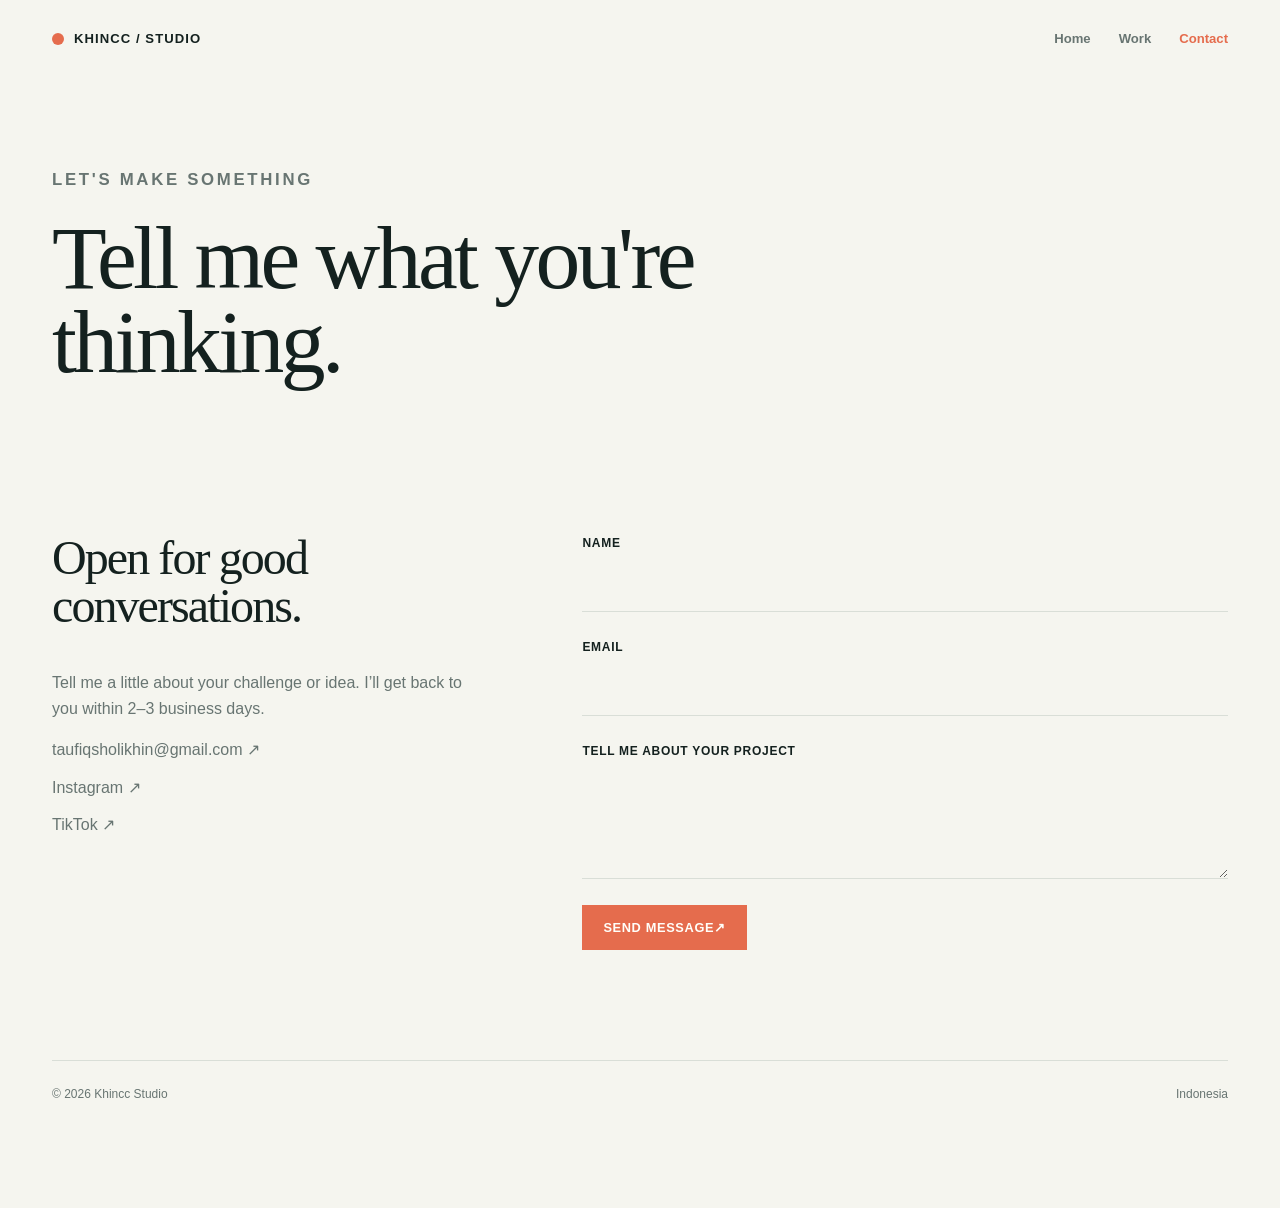
==== contact.html @ eb75d04b "Create contact.html" ====
<!DOCTYPE html>
<html lang="en">
<head>
    <meta charset="UTF-8">
    <meta name="viewport" content="width=device-width, initial-scale=1.0">
    <meta name="description" content="Get in touch with Khincc Studio about your next digital project.">
    <link rel="stylesheet" href="style.css">
    <title>Contact — Khincc Studio</title>
</head>
<body>
    <header class="site-header"><a class="brand" href="index.html"><span class="brand-mark"></span>Khincc / Studio</a><nav class="main-nav" aria-label="Main navigation"><a href="index.html">Home</a><a href="portfolio.html">Work</a><a class="active" href="contact.html">Contact</a></nav></header>
    <main class="page-shell">
        <section class="page-intro"><p class="eyebrow">Let's make something</p><h1>Tell me what you're thinking.</h1></section>
        <section class="contact-layout">
            <div class="contact-details"><h2>Open for good conversations.</h2><p>Tell me a little about your challenge or idea. I’ll get back to you within 2–3 business days.</p><a href="mailto:taufiqsholikhin@gmail.com">taufiqsholikhin@gmail.com ↗</a><a href="https://www.instagram.com/khinccofficial/" target="_blank" rel="noopener">Instagram ↗</a><a href="https://www.tiktok.com/@khinccofficial" target="_blank" rel="noopener">TikTok ↗</a></div>
            <form class="contact-form" action="mailto:taufiqsholikhin@gmail.com" method="post" enctype="text/plain"><div class="field"><label for="name">Name</label><input id="name" name="name" type="text" autocomplete="name" required></div><div class="field"><label for="email">Email</label><input id="email" name="email" type="email" autocomplete="email" required></div><div class="field"><label for="message">Tell me about your project</label><textarea id="message" name="message" required></textarea></div><button class="button" type="submit">Send message <span aria-hidden="true">↗</span></button></form>
        </section>
        <footer><span>© 2026 Khincc Studio</span><span>Indonesia</span></footer>
    </main>
</body>
</html>
---- style.css ----
:root {
	--ink: #14211f;
	--muted: #687572;
	--paper: #f5f5ef;
	--white: #fffef9;
	--line: #d9ded7;
	--accent: #e56c4d;
	--mint: #c8ddcf;
	--dark: #1d302c;
	--serif: Georgia, 'Times New Roman', serif;
	--sans: 'Avenir Next', 'Helvetica Neue', sans-serif;
}

* { box-sizing: border-box; }

html { scroll-behavior: smooth; }

body {
	margin: 0;
	color: var(--ink);
	background: var(--paper);
	font-family: var(--sans);
	line-height: 1.6;
}

a { color: inherit; text-decoration: none; }

a:focus-visible, button:focus-visible, input:focus-visible, textarea:focus-visible { outline: 2px solid var(--accent); outline-offset: 4px; }

img { display: block; max-width: 100%; }

.site-header {
	align-items: center;
	display: flex;
	justify-content: space-between;
	margin: 0 auto;
	max-width: 1240px;
	padding: 28px 32px;
}

.brand {
	align-items: center;
	display: flex;
	font-size: .82rem;
	font-weight: 700;
	gap: 10px;
	letter-spacing: .08em;
	text-transform: uppercase;
}

.brand-mark {
	background: var(--accent);
	border-radius: 50%;
	height: 12px;
	width: 12px;
}

.main-nav { display: flex; gap: 28px; }

.main-nav a {
	color: var(--muted);
	font-size: .82rem;
	font-weight: 600;
	transition: color .2s ease;
}

.main-nav a:hover, .main-nav .active { color: var(--accent); }

.page-shell { margin: 0 auto; max-width: 1240px; padding: 0 32px 80px; }

.hero {
	align-items: end;
	display: grid;
	gap: 70px;
	grid-template-columns: 1.05fr .95fr;
	min-height: 620px;
	padding: 80px 0 110px;
}

.eyebrow {
	color: var(--accent);
	font-size: .72rem;
	font-weight: 700;
	letter-spacing: .16em;
	margin: 0 0 22px;
	text-transform: uppercase;
}

h1, h2, h3, p { margin-top: 0; }

h1 {
	font-family: var(--serif);
	font-size: clamp(3.7rem, 7vw, 7rem);
	font-weight: 400;
	letter-spacing: -.04em;
	line-height: .94;
	margin-bottom: 30px;
	max-width: 700px;
}

.hero-copy > p:not(.eyebrow) {
	color: var(--muted);
	font-size: 1.08rem;
	max-width: 440px;
}

.hero-image {
	aspect-ratio: 4 / 5;
	background: var(--mint);
	overflow: hidden;
	position: relative;
}

.hero-image img { background: var(--white); height: 100%; object-fit: contain; width: 100%; }

.hero-image::after {
	border: 1px solid rgba(255,255,255,.65);
	content: '';
	inset: 18px;
	pointer-events: none;
	position: absolute;
}

.button-row { display: flex; flex-wrap: wrap; gap: 12px; margin-top: 34px; }

.button {
	border: 1px solid var(--ink);
	display: inline-flex;
	font-size: .8rem;
	font-weight: 700;
	justify-content: center;
	letter-spacing: .05em;
	padding: 14px 20px;
	text-transform: uppercase;
	transition: background .2s ease, color .2s ease;
}

.button:hover, .button.primary { background: var(--ink); color: var(--white); }
.button.primary:hover { background: var(--accent); border-color: var(--accent); }

.section { border-top: 1px solid var(--line); padding: 80px 0; }
.section-heading { align-items: end; display: flex; justify-content: space-between; margin-bottom: 34px; }
.section-heading h2 { font-family: var(--serif); font-size: clamp(2.2rem, 4vw, 3.7rem); font-weight: 400; letter-spacing: -.04em; line-height: 1; margin: 0; }
.section-heading p { color: var(--muted); margin: 0; max-width: 280px; }

.project-grid { display: grid; gap: 24px; grid-template-columns: repeat(2, 1fr); }
.project-card { border-bottom: 1px solid var(--line); padding-bottom: 22px; }
.project-card:nth-child(2) { margin-top: 90px; }
.project-image { aspect-ratio: 1.35; background: var(--mint); margin-bottom: 18px; overflow: hidden; }
.project-image img { height: 100%; object-fit: cover; transition: transform .5s ease; width: 100%; }
.project-grid .project-image img { background: var(--white); object-fit: contain; }
.project-card:hover img { transform: scale(1.04); }
.project-meta { align-items: baseline; display: flex; justify-content: space-between; }
.project-meta h3 { font-size: 1.05rem; margin-bottom: 4px; }
.project-meta span, .project-card p { color: var(--muted); font-size: .82rem; }
.project-card p { margin: 0; }

.statement { align-items: start; display: grid; gap: 60px; grid-template-columns: 1fr 1fr; }
.statement h2 { font-family: var(--serif); font-size: clamp(2.5rem, 4vw, 4.2rem); font-weight: 400; letter-spacing: -.04em; line-height: 1.02; margin: 0; }
.statement-copy { color: var(--muted); max-width: 470px; }
.statement-copy p { margin-bottom: 22px; }

.page-intro { padding: 90px 0 70px; }
.page-intro h1 { font-size: clamp(3.5rem, 7vw, 6.7rem); max-width: 800px; }
.page-intro p { color: var(--muted); font-size: 1.05rem; max-width: 480px; }
.portfolio-grid { display: grid; gap: 56px 24px; grid-template-columns: repeat(2, 1fr); }
.portfolio-grid .project-card:nth-child(2) { margin-top: 0; }
.portfolio-grid .project-image { align-items: center; aspect-ratio: 1.2; background: var(--white); display: flex; justify-content: center; }
.portfolio-grid .project-image img { height: 100%; object-fit: contain; width: 100%; }

.social-section { border-top: 1px solid var(--line); margin-top: 110px; padding-top: 80px; }
.social-intro { color: var(--muted); margin: 0 0 4px; max-width: 300px; }
.social-grid { display: grid; gap: 42px 20px; grid-template-columns: repeat(3, 1fr); }
.social-card { border-bottom: 1px solid var(--line); padding-bottom: 20px; }
.social-image { align-items: center; aspect-ratio: 1.2; background: var(--white); display: flex; justify-content: center; margin-bottom: 18px; overflow: hidden; }
.social-image img { height: 100%; object-fit: contain; transition: transform .5s ease; width: 100%; }
.social-card:hover img { transform: scale(1.04); }
.social-platform { color: var(--accent); display: block; font-size: .68rem; font-weight: 700; letter-spacing: .12em; margin-bottom: 7px; text-transform: uppercase; }

.youtube-section { border-top: 1px solid var(--line); margin-top: 110px; padding-top: 80px; }
.youtube-heading { align-items: end; display: flex; justify-content: space-between; margin-bottom: 34px; }
.youtube-heading h2 { font-family: var(--serif); font-size: clamp(2.5rem, 5vw, 4.7rem); font-weight: 400; letter-spacing: -.04em; line-height: 1; margin: 0; }
.youtube-grid { display: grid; gap: 34px 20px; grid-template-columns: repeat(4, 1fr); }
.youtube-card { border-bottom: 1px solid var(--line); padding-bottom: 16px; }
.youtube-card img { aspect-ratio: 16 / 9; background: var(--mint); object-fit: cover; transition: transform .4s ease; width: 100%; }
.youtube-card:hover img { transform: scale(1.03); }
.youtube-card h3 { font-size: .95rem; line-height: 1.3; margin: 14px 0 6px; }
.youtube-card span { color: var(--muted); font-size: .76rem; }

.contact-layout { display: grid; gap: 100px; grid-template-columns: .8fr 1.2fr; padding: 50px 0 110px; }
.contact-details h2 { font-family: var(--serif); font-size: 3rem; font-weight: 400; letter-spacing: -.04em; line-height: 1; }
.contact-details p, .contact-details a { color: var(--muted); }
.contact-details a { display: block; margin: 12px 0; }
.contact-details a:hover { color: var(--accent); }
.contact-form { display: grid; gap: 26px; }
.field { display: grid; gap: 8px; }
.field label { font-size: .75rem; font-weight: 700; letter-spacing: .06em; text-transform: uppercase; }
.field input, .field textarea { background: transparent; border: 0; border-bottom: 1px solid var(--line); border-radius: 0; color: var(--ink); font: inherit; outline: 0; padding: 12px 0; resize: vertical; }
.field input:focus, .field textarea:focus { border-color: var(--accent); }
.field textarea { min-height: 110px; }
.contact-form .button { background: var(--accent); border-color: var(--accent); color: var(--white); cursor: pointer; justify-self: start; }
.contact-form .button:hover { background: var(--ink); border-color: var(--ink); }

footer { border-top: 1px solid var(--line); color: var(--muted); display: flex; font-size: .75rem; justify-content: space-between; padding: 24px 0; }

@media (max-width: 720px) {
	.site-header { align-items: flex-start; padding: 22px 20px; }
	.main-nav { gap: 16px; }
	.main-nav a { font-size: .7rem; }
	.page-shell { padding: 0 20px 55px; }
	.hero { display: flex; flex-direction: column; gap: 42px; min-height: auto; padding: 70px 0 85px; }
	.hero-image { align-self: flex-end; max-width: 82%; width: 100%; }
	h1 { font-size: clamp(3.3rem, 16vw, 5.2rem); }
	.section { padding: 58px 0; }
	.section-heading { align-items: start; flex-direction: column; gap: 16px; }
	.project-grid, .portfolio-grid, .statement, .contact-layout { grid-template-columns: 1fr; }
	.project-card:nth-child(2) { margin-top: 0; }
	.portfolio-grid { gap: 38px; }
	.youtube-section { margin-top: 75px; padding-top: 58px; }
	.social-section { margin-top: 75px; padding-top: 58px; }
	.social-grid { grid-template-columns: repeat(2, 1fr); }
	.youtube-heading { align-items: start; flex-direction: column; gap: 24px; }
	.youtube-grid { grid-template-columns: repeat(2, 1fr); }
	.contact-layout { gap: 52px; padding: 15px 0 70px; }
	.page-intro { padding: 65px 0 48px; }
	footer { gap: 20px; }
}
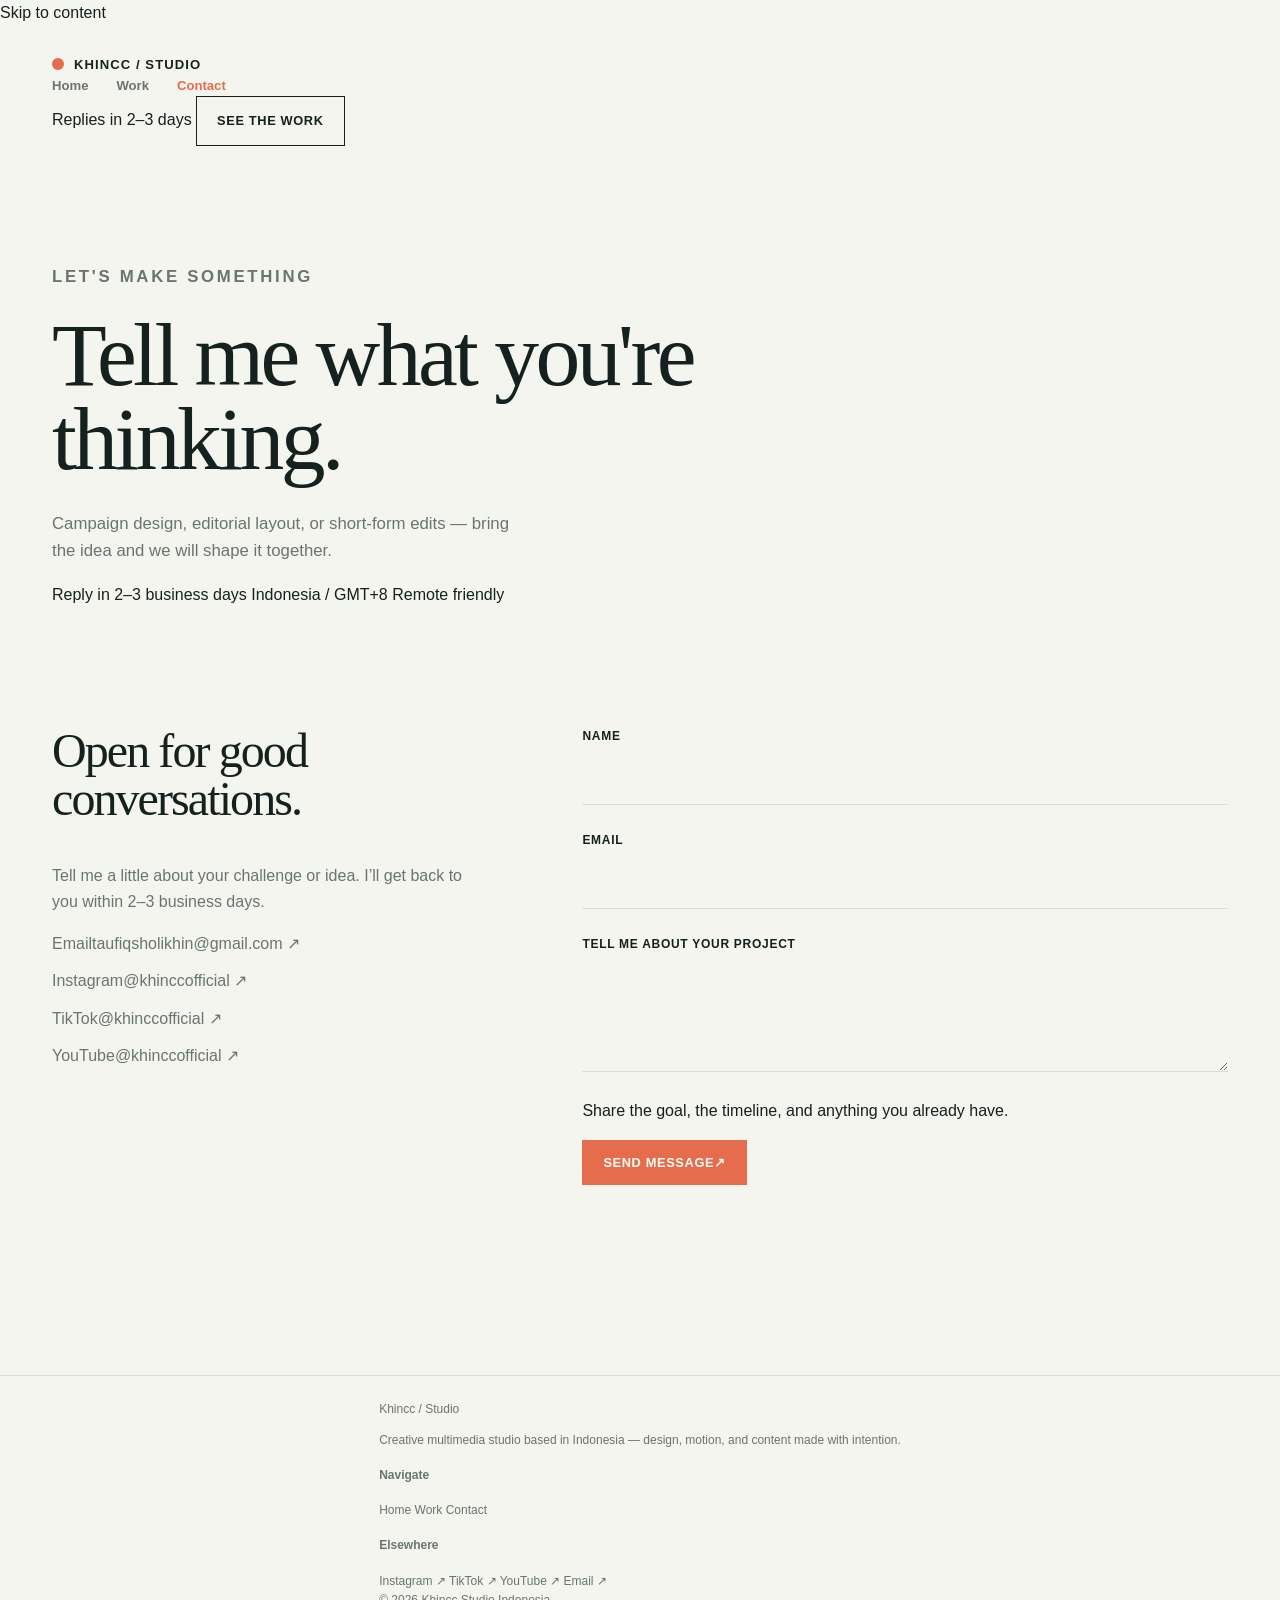
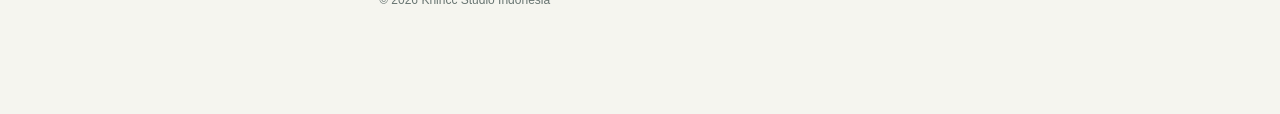
==== commit f92a9f23: "Update contact.html" ====
--- a/contact.html
+++ b/contact.html
@@ -5,17 +5,85 @@
     <meta name="viewport" content="width=device-width, initial-scale=1.0">
     <meta name="description" content="Get in touch with Khincc Studio about your next digital project.">
     <link rel="stylesheet" href="style.css">
+    <script>document.documentElement.classList.add('js');</script>
     <title>Contact — Khincc Studio</title>
 </head>
 <body>
-    <header class="site-header"><a class="brand" href="index.html"><span class="brand-mark"></span>Khincc / Studio</a><nav class="main-nav" aria-label="Main navigation"><a href="index.html">Home</a><a href="portfolio.html">Work</a><a class="active" href="contact.html">Contact</a></nav></header>
-    <main class="page-shell">
-        <section class="page-intro"><p class="eyebrow">Let's make something</p><h1>Tell me what you're thinking.</h1></section>
+    <a class="skip-link" href="#main">Skip to content</a>
+    <header class="site-header">
+        <div class="header-inner">
+            <a class="brand" href="index.html"><span class="brand-mark"></span>Khincc / Studio</a>
+            <nav class="main-nav" aria-label="Main navigation">
+                <a href="index.html">Home</a>
+                <a href="portfolio.html">Work</a>
+                <a class="active" href="contact.html">Contact</a>
+            </nav>
+            <div class="header-actions">
+                <span class="header-status">Replies in 2–3 days</span>
+                <a class="button small header-cta" href="portfolio.html">See the work</a>
+            </div>
+        </div>
+    </header>
+    <main class="page-shell" id="main">
+        <section class="page-intro">
+            <p class="eyebrow" data-reveal>Let's make something</p>
+            <h1 data-reveal>Tell me what you're thinking.</h1>
+            <p class="lede" data-reveal>Campaign design, editorial layout, or short-form edits — bring the idea and we will shape it together.</p>
+            <div class="intro-meta" data-reveal>
+                <span>Reply in 2–3 business days</span>
+                <span>Indonesia / GMT+8</span>
+                <span>Remote friendly</span>
+            </div>
+        </section>
         <section class="contact-layout">
-            <div class="contact-details"><h2>Open for good conversations.</h2><p>Tell me a little about your challenge or idea. I’ll get back to you within 2–3 business days.</p><a href="mailto:taufiqsholikhin@gmail.com">taufiqsholikhin@gmail.com ↗</a><a href="https://www.instagram.com/khinccofficial/" target="_blank" rel="noopener">Instagram ↗</a><a href="https://www.tiktok.com/@khinccofficial" target="_blank" rel="noopener">TikTok ↗</a></div>
-            <form class="contact-form" action="mailto:taufiqsholikhin@gmail.com" method="post" enctype="text/plain"><div class="field"><label for="name">Name</label><input id="name" name="name" type="text" autocomplete="name" required></div><div class="field"><label for="email">Email</label><input id="email" name="email" type="email" autocomplete="email" required></div><div class="field"><label for="message">Tell me about your project</label><textarea id="message" name="message" required></textarea></div><button class="button" type="submit">Send message <span aria-hidden="true">↗</span></button></form>
+            <div class="contact-details" data-reveal>
+                <h2>Open for good conversations.</h2>
+                <p>Tell me a little about your challenge or idea. I’ll get back to you within 2–3 business days.</p>
+                <div class="contact-list">
+                    <a href="mailto:taufiqsholikhin@gmail.com"><span class="contact-label">Email</span><span class="contact-value">taufiqsholikhin@gmail.com ↗</span></a>
+                    <a href="https://www.instagram.com/khinccofficial/" target="_blank" rel="noopener"><span class="contact-label">Instagram</span><span class="contact-value">@khinccofficial ↗</span></a>
+                    <a href="https://www.tiktok.com/@khinccofficial" target="_blank" rel="noopener"><span class="contact-label">TikTok</span><span class="contact-value">@khinccofficial ↗</span></a>
+                    <a href="https://www.youtube.com/@khinccofficial" target="_blank" rel="noopener"><span class="contact-label">YouTube</span><span class="contact-value">@khinccofficial ↗</span></a>
+                </div>
+            </div>
+            <form class="contact-form" data-reveal action="mailto:taufiqsholikhin@gmail.com" method="post" enctype="text/plain">
+                <div class="field"><label for="name">Name</label><input id="name" name="name" type="text" autocomplete="name" required></div>
+                <div class="field"><label for="email">Email</label><input id="email" name="email" type="email" autocomplete="email" required></div>
+                <div class="field"><label for="message">Tell me about your project</label><textarea id="message" name="message" required></textarea></div>
+                <div class="form-foot">
+                    <p class="form-note">Share the goal, the timeline, and anything you already have.</p>
+                    <button class="button" type="submit">Send message <span aria-hidden="true">↗</span></button>
+                </div>
+            </form>
         </section>
-        <footer><span>© 2026 Khincc Studio</span><span>Indonesia</span></footer>
     </main>
+    <footer class="site-footer">
+        <div class="page-shell">
+            <div class="footer-main">
+                <div>
+                    <p class="footer-brand">Khincc / Studio</p>
+                    <p class="footer-note">Creative multimedia studio based in Indonesia — design, motion, and content made with intention.</p>
+                </div>
+                <nav class="footer-col" aria-label="Footer navigation">
+                    <h4>Navigate</h4>
+                    <a href="index.html">Home</a>
+                    <a href="portfolio.html">Work</a>
+                    <a href="contact.html">Contact</a>
+                </nav>
+                <div class="footer-col">
+                    <h4>Elsewhere</h4>
+                    <a href="https://www.instagram.com/khinccofficial/" target="_blank" rel="noopener">Instagram ↗</a>
+                    <a href="https://www.tiktok.com/@khinccofficial" target="_blank" rel="noopener">TikTok ↗</a>
+                    <a href="https://www.youtube.com/@khinccofficial" target="_blank" rel="noopener">YouTube ↗</a>
+                    <a href="mailto:taufiqsholikhin@gmail.com">Email ↗</a>
+                </div>
+            </div>
+            <div class="footer-bottom">
+                <span>© 2026 Khincc Studio</span>
+                <span>Indonesia</span>
+            </div>
+        </div>
+    </footer>
+    <script src="script.js" defer></script>
 </body>
 </html>
